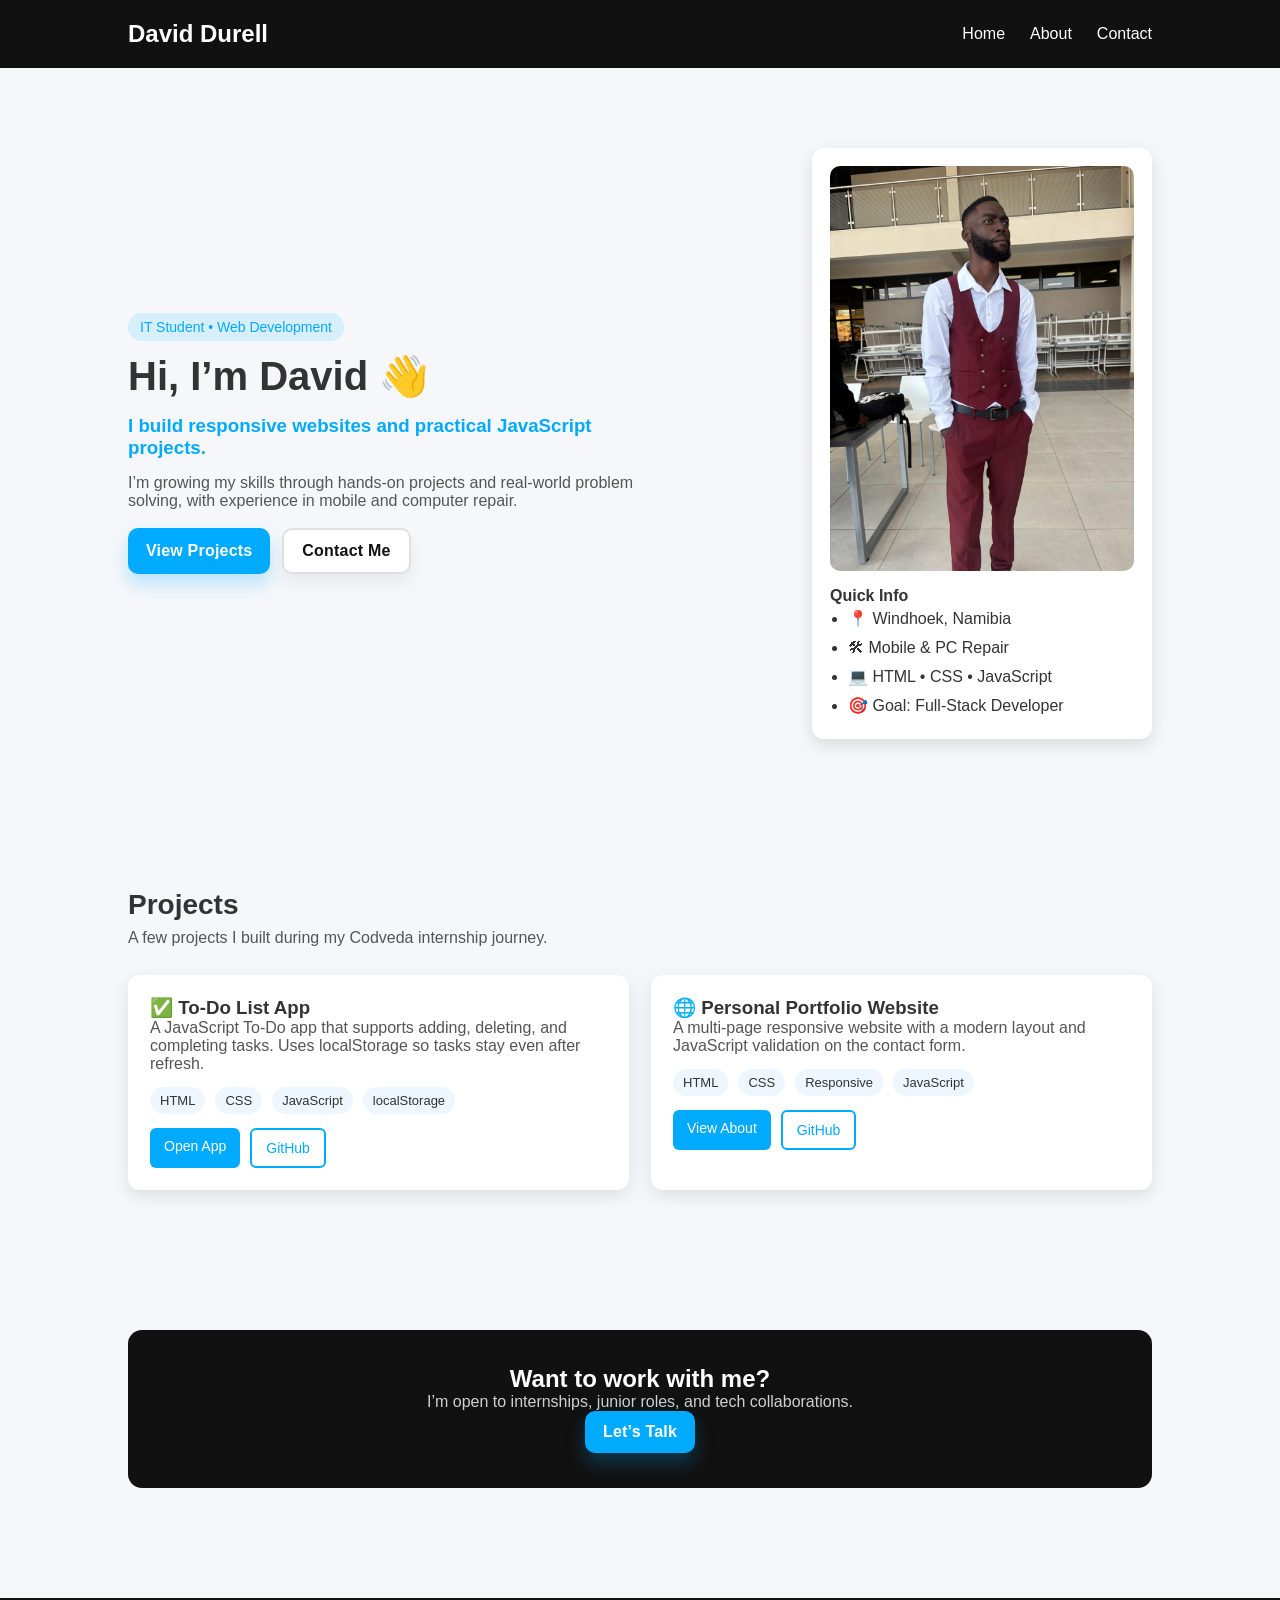
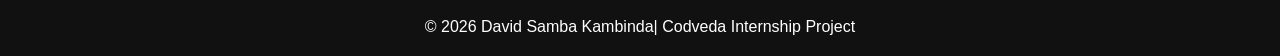
==== docs/index.html @ ce2c4833 "Added docs folder for GitHub Pages" ====
<!DOCTYPE html>
<html lang="en">
<head>
  <meta charset="UTF-8" />
  <meta name="viewport" content="width=device-width, initial-scale=1.0"/>
  <title>David Durell | IT Student</title>
  <link rel="stylesheet" href="style.css" />
</head>
<body>

<header>
  <nav class="navbar">
    <h2 class="logo">David Durell</h2>
    <ul class="nav-links">
      <li><a href="index.html" class="active">Home</a></li>
      <li><a href="about.html">About</a></li>
      <li><a href="contact.html">Contact</a></li>
    </ul>
  </nav>
</header>

<section class="hero">
  <div class="hero-text">
    <p class="tag">IT Student • Web Development</p>
    <h1>Hi, I’m David 👋</h1>
    <h3>I build responsive websites and practical JavaScript projects.</h3>
    <p class="muted">
      I’m growing my skills through hands-on projects and real-world problem solving,
      with experience in mobile and computer repair.
    </p>

    <div class="hero-actions">
      <a href="#projects" class="btn btn-primary">View Projects</a>
      <a href="contact.html" class="btn btn-secondary">Contact Me</a>
    </div>
  </div>

  <div class="hero-card">
    <img src="david.jpeg" alt="David Profile Picture" class="hero-avatar" />
    <div class="hero-card-text">
      <h4>Quick Info</h4>
      <ul>
        <li>📍 Windhoek, Namibia</li>
        <li>🛠 Mobile & PC Repair</li>
        <li>💻 HTML • CSS • JavaScript</li>
        <li>🎯 Goal: Full-Stack Developer</li>
      </ul>
    </div>
  </div>
</section>

<section class="section" id="projects">
  <h2 class="section-title">Projects</h2>
  <p class="section-subtitle">A few projects I built during my Codveda internship journey.</p>

  <div class="projects-grid">

    <div class="project-card">
      <h3>✅ To-Do List App</h3>
      <p class="muted">
        A JavaScript To-Do app that supports adding, deleting, and completing tasks.
        Uses localStorage so tasks stay even after refresh.
      </p>

      <div class="chips">
        <span class="chip">HTML</span>
        <span class="chip">CSS</span>
        <span class="chip">JavaScript</span>
        <span class="chip">localStorage</span>
      </div>

      <div class="project-actions">
        <a class="btn-small" href="todo/index.html" target="_blank">Open App</a>
        <a class="btn-small-outline" href="#" onclick="alert('Replace this with your GitHub repo link')">GitHub</a>
      </div>
    </div>

    <div class="project-card">
      <h3>🌐 Personal Portfolio Website</h3>
      <p class="muted">
        A multi-page responsive website with a modern layout and JavaScript validation
        on the contact form.
      </p>

      <div class="chips">
        <span class="chip">HTML</span>
        <span class="chip">CSS</span>
        <span class="chip">Responsive</span>
        <span class="chip">JavaScript</span>
      </div>

      <div class="project-actions">
        <a class="btn-small" href="about.html">View About</a>
        <a class="btn-small-outline" href="#" onclick="alert('Replace this with your GitHub repo link')">GitHub</a>
      </div>
    </div>

  </div>
</section>

<section class="section">
  <div class="cta-box">
    <h2>Want to work with me?</h2>
    <p class="muted">I’m open to internships, junior roles, and tech collaborations.</p>
    <a href="contact.html" class="btn btn-primary">Let’s Talk</a>
  </div>
</section>

<footer>
  <p>© 2026 David Samba Kambinda| Codveda Internship Project</p>
</footer>

<script src="script.js"></script>
</body>
</html>
---- docs/style.css ----
* {
    margin: 0;
    padding: 0;
    box-sizing: border-box;
    font-family: 'Segoe UI', sans-serif;
  }
  
  body {
    background: #f5f7fa;
    color: #333;
  }
  
  /* NAVBAR */
  
  .navbar {
    display: flex;
    justify-content: space-between;
    align-items: center;
    padding: 20px 10%;
    background: #111;
  }
  
  .logo {
    color: #fff;
  }
  
  .nav-links {
    list-style: none;
    display: flex;
  }
  
  .nav-links li {
    margin-left: 25px;
  }
  
  .nav-links a {
    text-decoration: none;
    color: #fff;
    transition: 0.3s;
  }
  
  .nav-links a:hover,
  .active {
    color: #00aaff;
  }
  
  /* HERO SECTION */
  
  .hero {
    display: flex;
    align-items: center;
    justify-content: space-between;
    padding: 80px 10%;
    flex-wrap: wrap;
  }
  
  .hero-text {
    max-width: 50%;
  }
  
  .tag {
    display: inline-block;
    background: rgba(0,170,255,0.12);
    color: #00aaff;
    padding: 6px 12px;
    border-radius: 999px;
    margin-bottom: 12px;
    font-size: 14px;
  }
  
  .hero-text h1 {
    font-size: 40px;
    margin-bottom: 15px;
  }
  
  .hero-text h3 {
    color: #00aaff;
    margin-bottom: 15px;
  }
  
  .muted {
    color: #555;
  }
  
  .hero-actions {
    display: flex;
    gap: 12px;
    flex-wrap: wrap;
    margin-top: 18px;
  }
  
  /* HERO CARD */
  
  .hero-card {
    background: white;
    padding: 18px;
    border-radius: 12px;
    box-shadow: 0 6px 18px rgba(0,0,0,0.12);
    width: 340px;
  }
  
  .hero-avatar {
    width: 100%;
    border-radius: 10px;
    margin-bottom: 12px;
  }
  
  .hero-card-text ul {
    padding-left: 18px;
    line-height: 1.8;
  }
  
  /* BUTTONS */
  
  .btn {
    display: inline-flex;
    align-items: center;
    justify-content: center;
    padding: 12px 18px;
    border-radius: 10px;
    text-decoration: none;
    font-weight: 600;
    letter-spacing: 0.2px;
    transition: transform 0.15s ease, box-shadow 0.15s ease, opacity 0.15s ease;
  }
  
  .btn-primary {
    background: #00aaff;
    color: #fff;
    box-shadow: 0 10px 18px rgba(0, 170, 255, 0.25);
  }
  
  .btn-secondary {
    background: #ffffff;
    color: #111;
    border: 2px solid rgba(0,0,0,0.12);
    box-shadow: 0 10px 18px rgba(0,0,0,0.06);
  }
  
  .btn:hover {
    transform: translateY(-2px);
    opacity: 0.98;
  }
  
  .btn:active {
    transform: translateY(0px);
  }
  
  /* SECTION STYLING */
  
  .section {
    padding: 70px 10%;
  }
  
  .section-title {
    font-size: 28px;
    margin-bottom: 8px;
  }
  
  .section-subtitle {
    margin-bottom: 28px;
    color: #555;
  }
  
  /* PROJECTS */
  
  .projects-grid {
    display: grid;
    grid-template-columns: repeat(auto-fit, minmax(260px, 1fr));
    gap: 22px;
  }
  
  .project-card {
    background: white;
    padding: 22px;
    border-radius: 12px;
    box-shadow: 0 6px 18px rgba(0,0,0,0.1);
  }
  
  .chips {
    display: flex;
    gap: 10px;
    flex-wrap: wrap;
    margin: 14px 0;
  }
  
  .chip {
    background: #eef6ff;
    padding: 6px 10px;
    border-radius: 999px;
    font-size: 13px;
  }
  
  .project-actions {
    display: flex;
    gap: 10px;
    flex-wrap: wrap;
    margin-top: 10px;
  }
  
  .btn-small {
    padding: 10px 14px;
    background: #00aaff;
    color: white;
    text-decoration: none;
    border-radius: 6px;
    font-size: 14px;
  }
  
  .btn-small-outline {
    padding: 10px 14px;
    border: 2px solid #00aaff;
    color: #00aaff;
    text-decoration: none;
    border-radius: 6px;
    font-size: 14px;
  }
  
  /* CTA SECTION */
  
  .cta-box {
    background: #111;
    color: white;
    border-radius: 14px;
    padding: 35px 22px;
    text-align: center;
  }
  
  .cta-box .muted {
    color: #cfcfcf;
  }
  
  /* ABOUT PAGE */
  
  .about-container {
    padding: 60px 10%;
  }
  
  .about-intro {
    display: flex;
    align-items: center;
    gap: 40px;
    margin-bottom: 50px;
    flex-wrap: wrap;
  }
  
  .about-image {
    width: 200px;
    border-radius: 10px;
  }
  
  .about-grid {
    display: grid;
    grid-template-columns: repeat(auto-fit, minmax(250px, 1fr));
    gap: 25px;
  }
  
  .card {
    background: white;
    padding: 25px;
    border-radius: 10px;
    box-shadow: 0 4px 12px rgba(0,0,0,0.1);
  }
  
  .card h3 {
    margin-bottom: 15px;
    color: #2a5298;
  }
  
  .card ul {
    padding-left: 20px;
  }
  
  /* CONTACT FORM */
  
  .contact-form {
    display: flex;
    flex-direction: column;
    max-width: 500px;
  }
  
  .contact-form input,
  .contact-form textarea {
    margin-bottom: 15px;
    padding: 12px;
    border: 1px solid #ccc;
    border-radius: 5px;
  }
  
  .contact-form button {
    padding: 12px;
    background: #111;
    color: white;
    border: none;
    cursor: pointer;
  }
  
  /* FOOTER */
  
  footer {
    text-align: center;
    padding: 20px;
    background: #111;
    color: white;
    margin-top: 40px;
  }
  
  /* RESPONSIVE */
  
  @media (max-width: 900px) {
  
    .hero {
      flex-direction: column;
      gap: 25px;
    }
  
    .hero-text {
      max-width: 100%;
    }
  
    .hero-card {
      width: 100%;
    }
  
    .nav-links {
      flex-direction: column;
      margin-top: 10px;
    }
  
    .nav-links li {
      margin: 10px 0;
    }
  
    .about-intro {
      flex-direction: column;
      text-align: center;
    }
  }
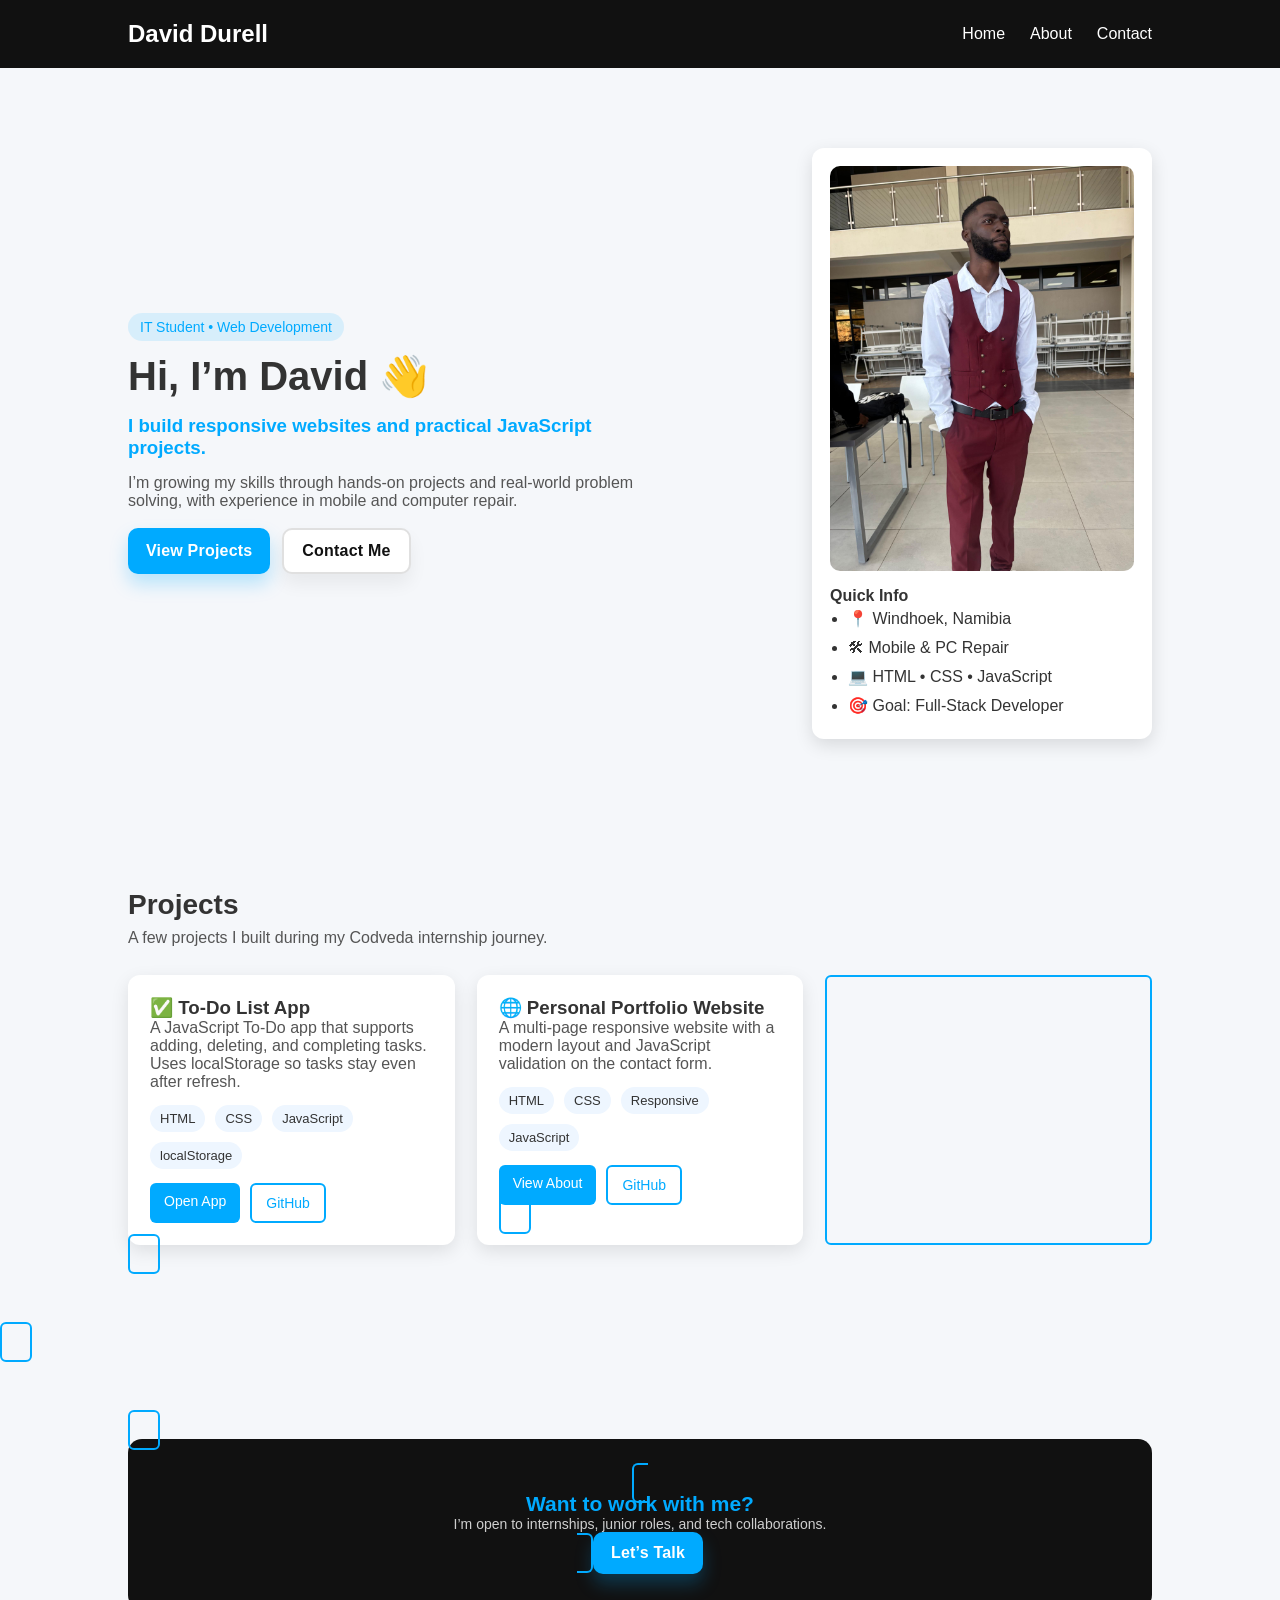
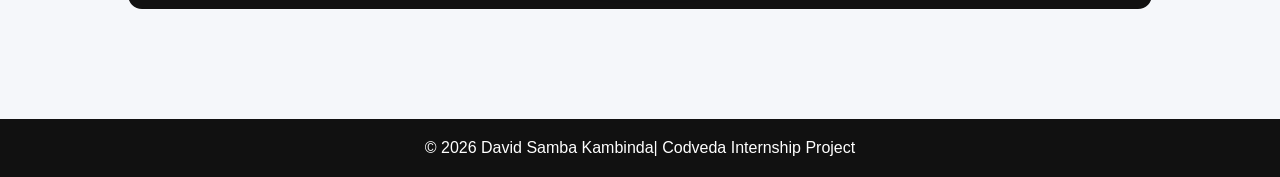
==== commit 038a0165: "Updated GitHub button links" ====
--- a/docs/index.html
+++ b/docs/index.html
@@ -71,7 +71,11 @@
 
       <div class="project-actions">
         <a class="btn-small" href="todo/index.html" target="_blank">Open App</a>
-        <a class="btn-small-outline" href="#" onclick="alert('Replace this with your GitHub repo link')">GitHub</a>
+<a class="btn-small-outline" 
+   href="https://github.com/lilkidyrnbookings-code/codveda-web-internship" 
+   target="_blank">
+   GitHub
+</a>
       </div>
     </div>
 
@@ -91,7 +95,10 @@
 
       <div class="project-actions">
         <a class="btn-small" href="about.html">View About</a>
-        <a class="btn-small-outline" href="#" onclick="alert('Replace this with your GitHub repo link')">GitHub</a>
+       <a class="btn-small-outline" 
+   href="https://github.com/lilkidyrnbookings-code/codveda-web-internship" 
+   target="_blank">
+   GitHub
       </div>
     </div>
 
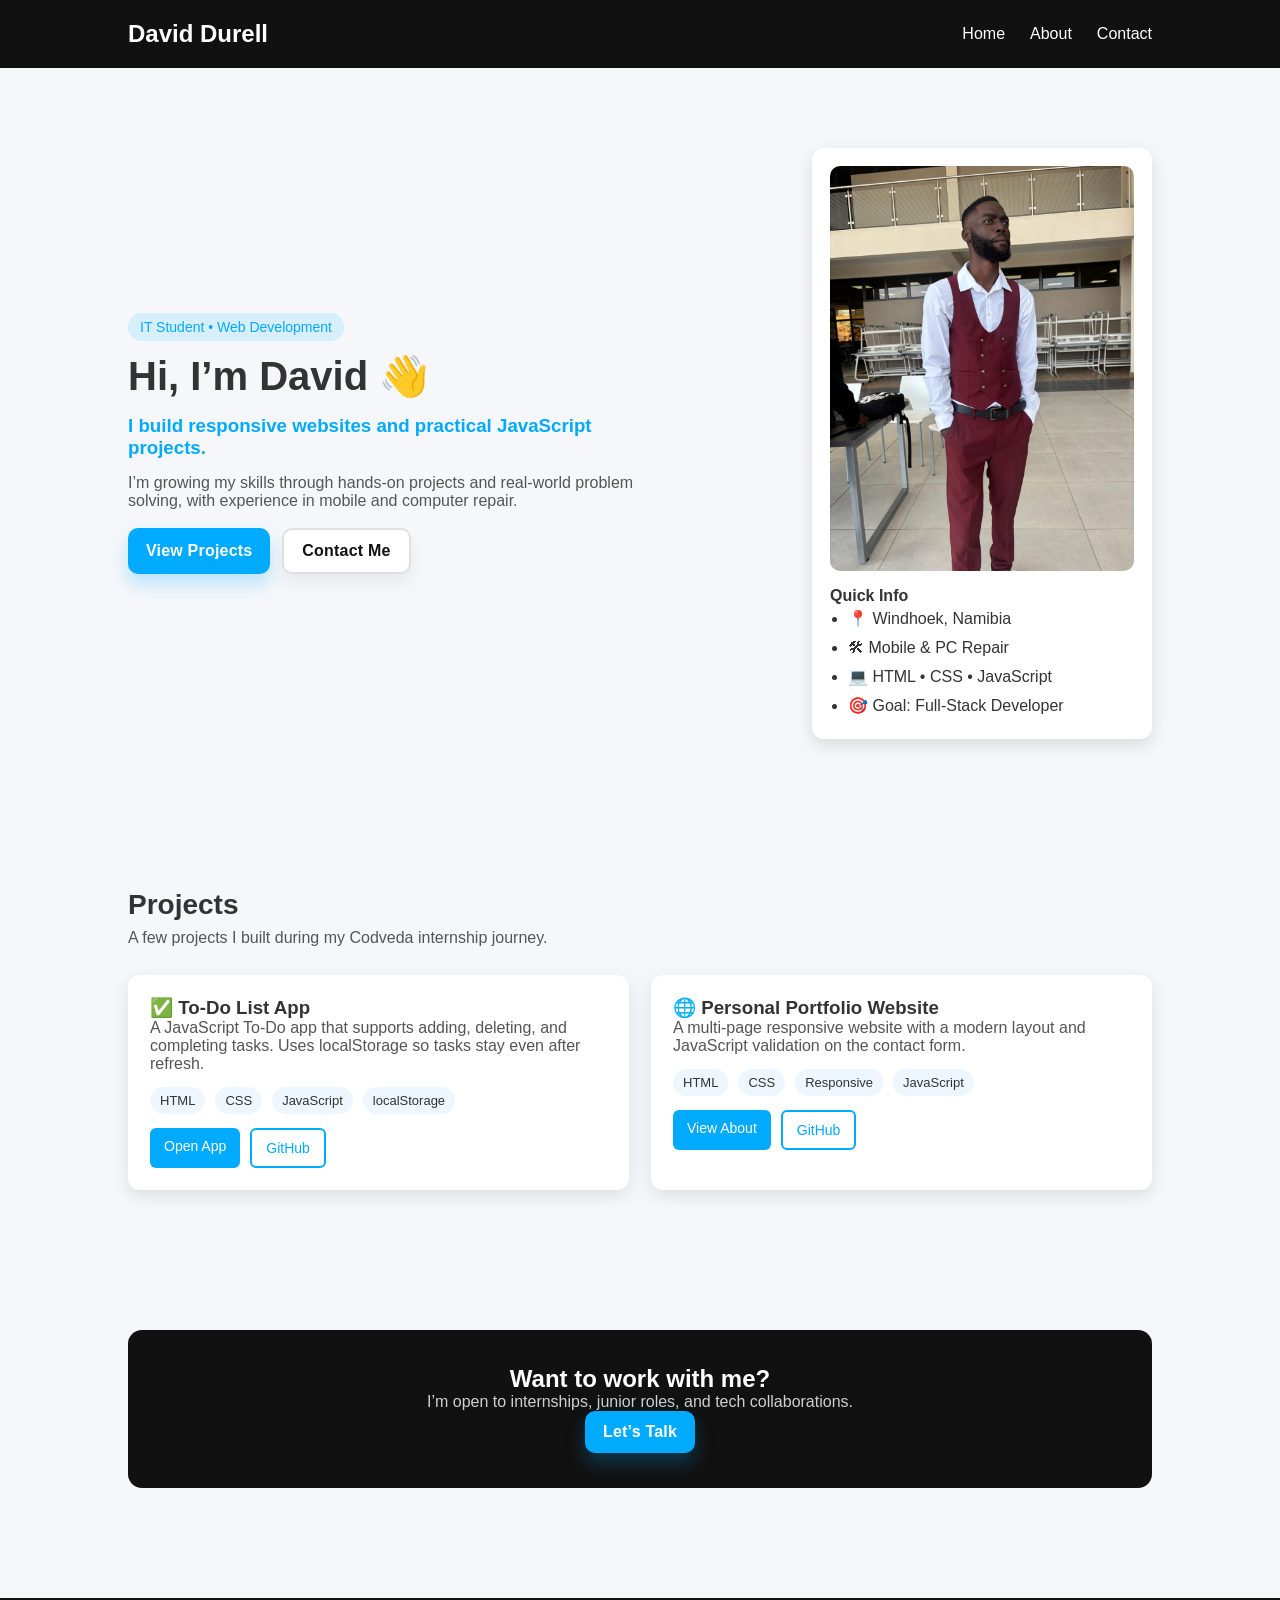
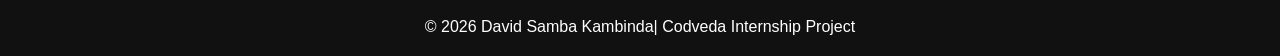
==== commit fa51605b: "Updated GitHub button links" ====
--- a/docs/index.html
+++ b/docs/index.html
@@ -95,10 +95,7 @@
 
       <div class="project-actions">
         <a class="btn-small" href="about.html">View About</a>
-       <a class="btn-small-outline" 
-   href="https://github.com/lilkidyrnbookings-code/codveda-web-internship" 
-   target="_blank">
-   GitHub
+        <a class="btn-small-outline" href="#" onclick="alert('Replace this with your GitHub repo link')">GitHub</a>
       </div>
     </div>
 
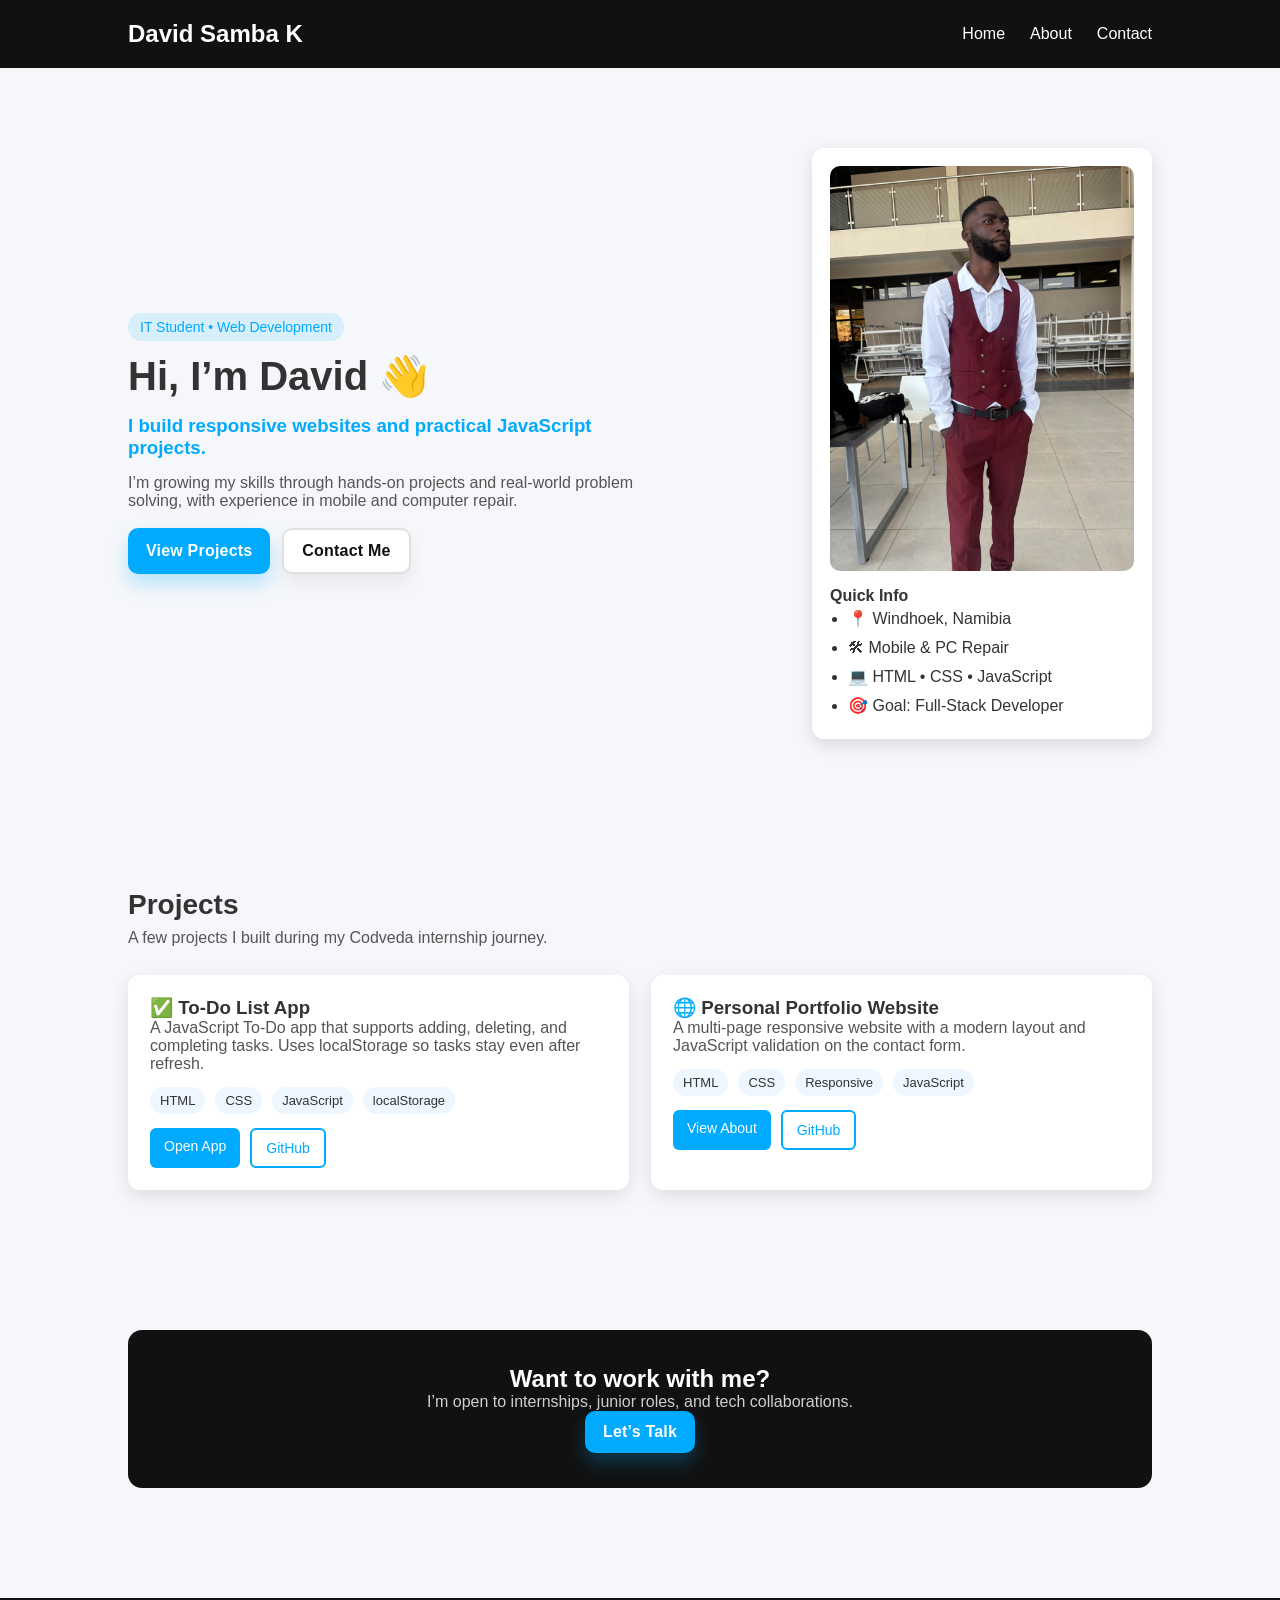
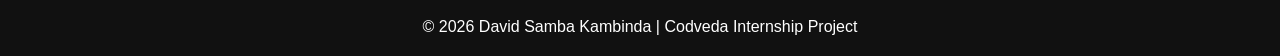
==== commit 996871f2: "Fix GitHub buttons in docs version" ====
--- a/docs/index.html
+++ b/docs/index.html
@@ -3,14 +3,14 @@
 <head>
   <meta charset="UTF-8" />
   <meta name="viewport" content="width=device-width, initial-scale=1.0"/>
-  <title>David Durell | IT Student</title>
+  <title>David Samba K| IT Student</title>
   <link rel="stylesheet" href="style.css" />
 </head>
 <body>
 
 <header>
   <nav class="navbar">
-    <h2 class="logo">David Durell</h2>
+    <h2 class="logo">David Samba K</h2>
     <ul class="nav-links">
       <li><a href="index.html" class="active">Home</a></li>
       <li><a href="about.html">About</a></li>
@@ -71,11 +71,9 @@
 
       <div class="project-actions">
         <a class="btn-small" href="todo/index.html" target="_blank">Open App</a>
-<a class="btn-small-outline" 
-   href="https://github.com/lilkidyrnbookings-code/codveda-web-internship" 
-   target="_blank">
-   GitHub
-</a>
+        <a class="btn-small-outline"
+           href="https://github.com/lilkidyrnbookings-code/codveda-web-internship"
+           target="_blank">GitHub</a>
       </div>
     </div>
 
@@ -95,7 +93,9 @@
 
       <div class="project-actions">
         <a class="btn-small" href="about.html">View About</a>
-        <a class="btn-small-outline" href="#" onclick="alert('Replace this with your GitHub repo link')">GitHub</a>
+        <a class="btn-small-outline"
+           href="https://github.com/lilkidyrnbookings-code/codveda-web-internship"
+           target="_blank">GitHub</a>
       </div>
     </div>
 
@@ -111,7 +111,7 @@
 </section>
 
 <footer>
-  <p>© 2026 David Samba Kambinda| Codveda Internship Project</p>
+  <p>© 2026 David Samba Kambinda | Codveda Internship Project</p>
 </footer>
 
 <script src="script.js"></script>
